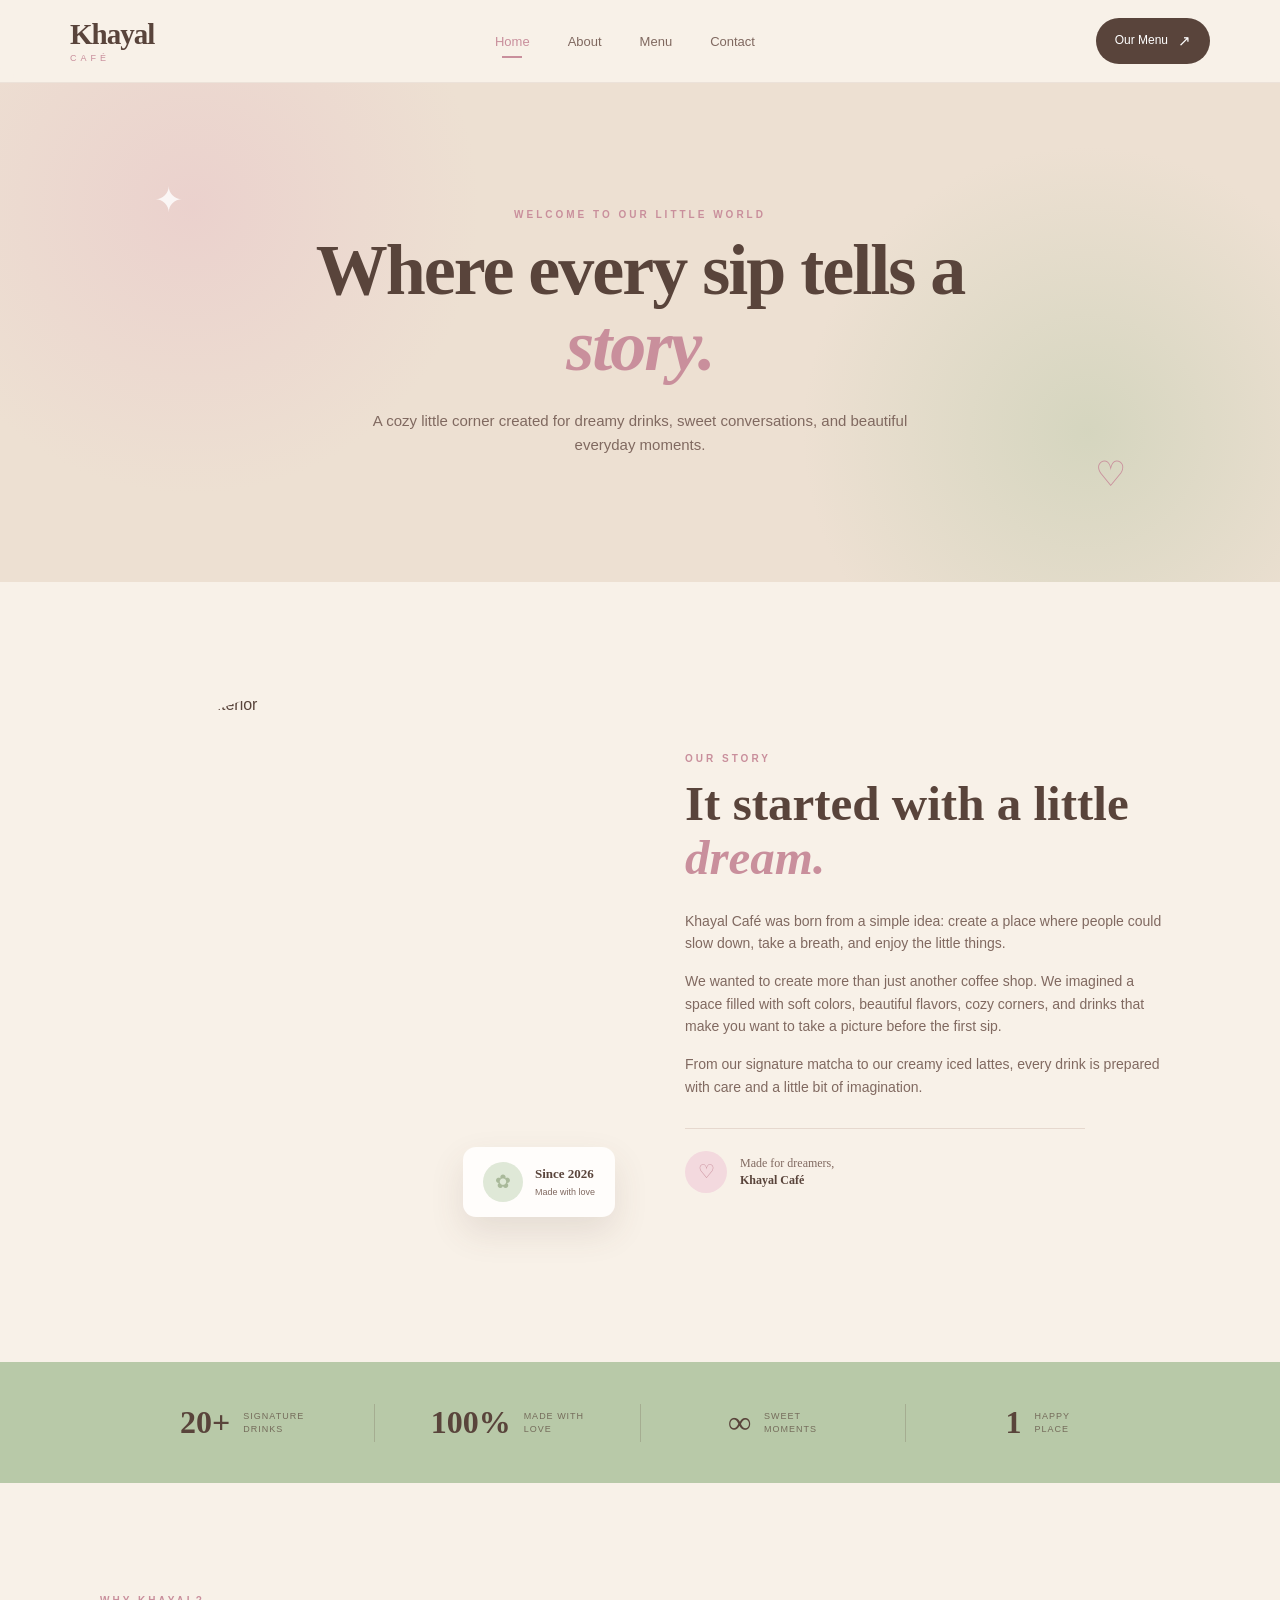
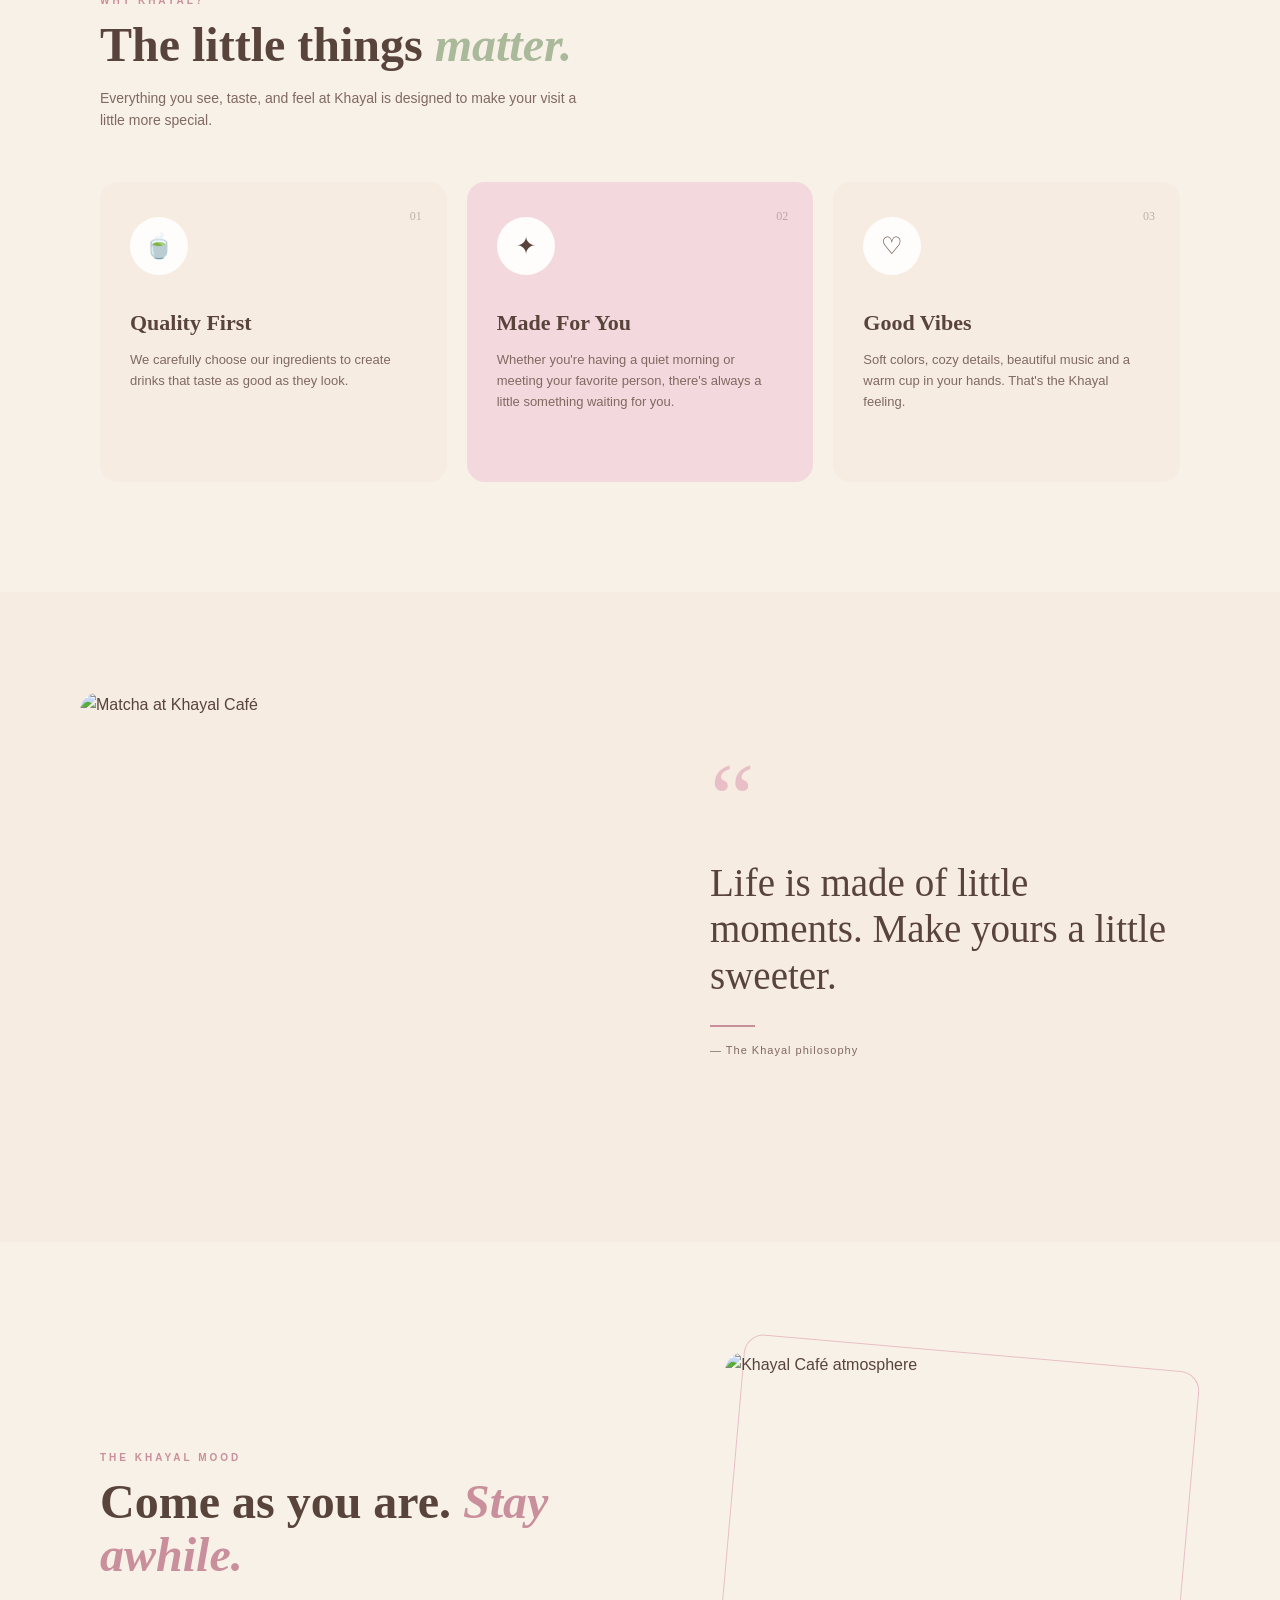
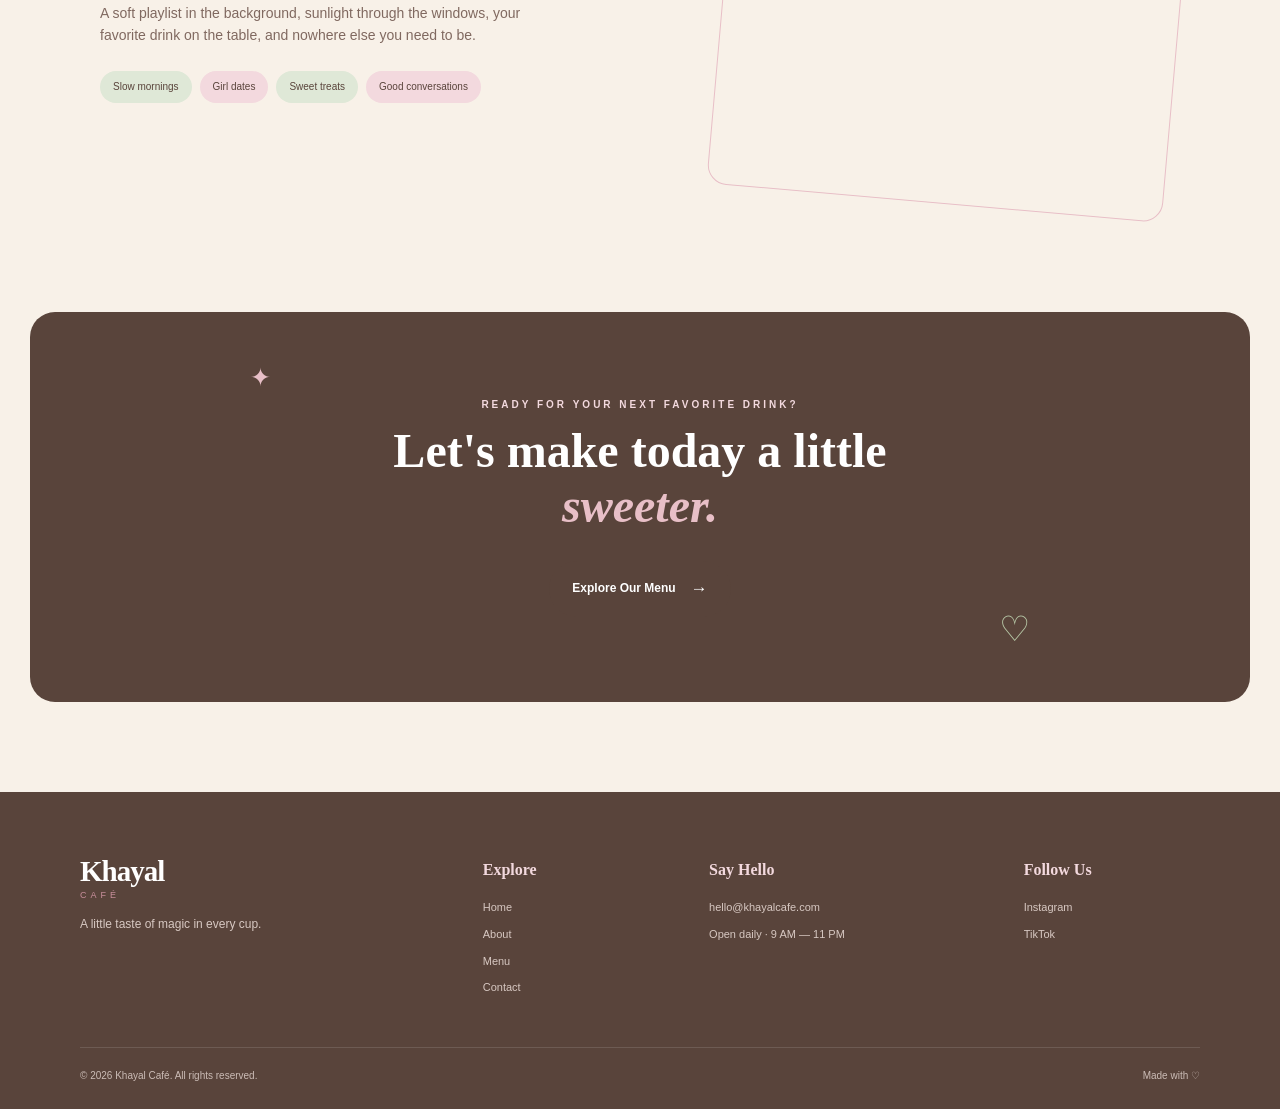
==== about.html @ 0837bf9d "Add files via upload" ====
<!DOCTYPE html>
<html lang="en">
<head>
    <meta charset="UTF-8">
    <meta name="viewport" content="width=device-width, initial-scale=1.0">
    <title>About Us | Khayal Café</title>
    <link rel="stylesheet" href="style.css">
</head>
<body>

<!-- == NAVBAR == -->
<header class="navbar">
    <div class="nav-container">
        <a href="index.html" class="logo">
            <span>Khayal</span>
            <small>CAFÉ</small>
        </a>
        <nav>
            <input type="checkbox" id="nav-toggle" class="nav-toggle-input">
            
            <label for="nav-toggle" class="hamburger">
                <span></span>
                <span></span>
                <span></span>
            </label>
            <ul class="nav-links">
                <li><a href="index.html" class="active">Home</a></li>
                <li><a href="about.html">About</a></li>
                <li><a href="menu.html">Menu</a></li>
                <li><a href="contact.html">Contact</a></li>
            </ul>
        </nav>
        <a href="menu.html" class="menu-btn">
            Our Menu <span>↗</span>
        </a>
    </div>
</header>

<main>
        <!-- ================= ABOUT HERO ================= -->
        <section class="about-hero">
            <div class="about-hero-decoration decoration-left">
                ✦
            </div>
            <div class="about-hero-content">
                <p class="section-label">
                    WELCOME TO OUR LITTLE WORLD
                </p>
                <h1>
                    Where every sip
                    tells a <span>story.</span>
                </h1>
                <p>
                    A cozy little corner created for
                    dreamy drinks, sweet conversations,
                    and beautiful everyday moments.
                </p>
            </div>
            <div class="about-hero-decoration decoration-right">
                ♡
            </div>
        </section>
        <!-- == OUR STORY === -->
        <section class="story-section">
            <div class="story-image">
                <img src="images/Cafe interior.jpeg" alt="Khayal Café Interior">
                <div class="story-badge">
                    <span>✿</span>
                    <div>
                        <strong>Since 2026</strong>
                        <small>Made with love</small>
                    </div>
                </div>
            </div>
            <div class="story-content">
                <p class="section-label">
                    OUR STORY
                </p>
                <h2>
                    It started with
                    a little <span>dream.</span>
                </h2>
                <p>
                    Khayal Café was born from a simple idea:
                    create a place where people could slow
                    down, take a breath, and enjoy the little
                    things.
                </p>
                <p>
                    We wanted to create more than just
                    another coffee shop. We imagined a space
                    filled with soft colors, beautiful flavors,
                    cozy corners, and drinks that make you
                    want to take a picture before the first sip.
                </p>
                <p>
                    From our signature matcha to our creamy
                    iced lattes, every drink is prepared with
                    care and a little bit of imagination.
                </p>
                <div class="story-signature">
                    <span>♡</span>
                    <p>
                        Made for dreamers,
                        <br>
                        <strong>Khayal Café</strong>
                    </p>
                </div>
            </div>
        </section>

        <!-- == NUMBERS == -->
        <section class="numbers">
            <div class="number-item">
                <strong>20+</strong>
                <span>
                    Signature
                    <br>
                    Drinks
                </span>
            </div>
            <div class="number-divider"></div>
            <div class="number-item">
                <strong>100%</strong>
                <span>
                    Made With
                    <br>
                    Love
                </span>
            </div>
            <div class="number-divider"></div>
            <div class="number-item">
                <strong>∞</strong>
                <span>
                    Sweet
                    <br>
                    Moments
                </span>
            </div>
            <div class="number-divider"></div>
            <div class="number-item">
                <strong>1</strong>
                <span>
                    Happy
                    <br>
                    Place
                </span>
            </div>
        </section>

        <!-- == WHY KHAYAL== -->
        <section class="why-section">
            <div class="why-header">
                <p class="section-label">
                    WHY KHAYAL?
                </p>
                <h2>
                    The little things
                    <span>matter.</span>
                </h2>
                <p>
                    Everything you see, taste, and feel at
                    Khayal is designed to make your visit
                    a little more special.
                </p>
            </div>
            <div class="why-grid">
                <article class="why-card">
                    <div class="why-number">
                        01
                    </div>
                    <div class="why-icon">
                        🍵
                    </div>
                    <h3>
                        Quality First
                    </h3>
                    <p>
                        We carefully choose our ingredients
                        to create drinks that taste as good
                        as they look.
                    </p>
                </article>
                <article class="why-card featured">
                    <div class="why-number">
                        02
                    </div>
                    <div class="why-icon">
                        ✦
                    </div>
                    <h3>
                        Made For You
                    </h3>
                    <p>
                        Whether you're having a quiet morning
                        or meeting your favorite person,
                        there's always a little something
                        waiting for you.
                    </p>
                </article>
                <article class="why-card">
                    <div class="why-number">
                        03
                    </div>
                    <div class="why-icon">
                        ♡
                    </div>
                    <h3>
                        Good Vibes
                    </h3>
                    <p>
                        Soft colors, cozy details, beautiful
                        music and a warm cup in your hands.
                        That's the Khayal feeling.
                    </p>
                </article>
            </div>
        </section>

        <!-- == QUOTE== -->
        <section class="quote-section">
            <div class="quote-image">
                <img src="images/Matcha at Khayal Café.jpeg" alt="Matcha at Khayal Café">
            </div>
            <div class="quote-content">
                <span class="quote-symbol">
                    “
                </span>
                <blockquote>
                    Life is made of little moments.
                    Make yours a little sweeter.
                </blockquote>
                <div class="quote-line"></div>
                <p>
                    — The Khayal philosophy
                </p>
            </div>
        </section>

        <!-- == ATMOSPHERE== -->
        <section class="atmosphere">
            <div class="atmosphere-content">
                <p class="section-label">
                    THE KHAYAL MOOD
                </p>
                <h2>
                    Come as you are.
                    <span>Stay awhile.</span>
                </h2>
                <p>
                    A soft playlist in the background,
                    sunlight through the windows,
                    your favorite drink on the table,
                    and nowhere else you need to be.
                </p>
                <div class="mood-tags">
                    <span>Slow mornings</span>
                    <span>Girl dates</span>
                    <span>Sweet treats</span>
                    <span>Good conversations</span>
                </div>
            </div>
            <div class="atmosphere-photo">
                <img src="images/Khayal Café atmosphere.jpeg" alt="Khayal Café atmosphere">
            </div>
        </section>

        <!-- == CTA == -->
        <section class="about-cta">
            <p class="section-label">
                READY FOR YOUR NEXT FAVORITE DRINK?
            </p>
            <h2>
                Let's make today
                a little <span>sweeter.</span>
            </h2>
            <a href="menu.html" class="primary-btn">
                Explore Our Menu
                <span>→</span>
            </a>
        </section>

    </main>

    <!-- ==FOOTER == -->
    <footer class="footer">
        <div class="footer-main">
            <div class="footer-brand">
                <a href="index.html" class="logo">
                    <span>Khayal</span>
                    <small>CAFÉ</small>
                </a>
                <p>
                    A little taste of magic
                    in every cup.
                </p>
            </div>
            <div class="footer-column">
                <h4>Explore</h4>
                <a href="index.html">Home</a>
                <a href="about.html">About</a>
                <a href="menu.html">Menu</a>
                <a href="contact.html">Contact</a>
            </div>
            <div class="footer-column">
                <h4>Say Hello</h4>
                <p>
                    hello@khayalcafe.com
                </p>
                <p>
                    Open daily · 9 AM — 11 PM
                </p>
            </div>
            <div class="footer-column">
                <h4>Follow Us</h4>
                <div class="socials">
                    <a href="#">
                        Instagram
                    </a>
                    <a href="#">
                        TikTok
                    </a>
                </div>
            </div>
        </div>
        <div class="footer-bottom">
            <p>
                © 2026 Khayal Café.
                All rights reserved.
            </p>
            <span>
                Made with ♡
            </span>
        </div>
    </footer>

</body>
</html>
---- style.css ----
* {
    margin: 0;
    padding: 0;
    box-sizing: border-box;
}

html {
    scroll-behavior: smooth;
}

body {
    font-family: Arial, Helvetica, sans-serif;
    background: #f8f1e8;
    color: #59443b;
    line-height: 1.6;
}

img {
    width: 100%;
    display: block;
}

a {
    text-decoration: none;
    color: inherit;
}

/* === COLORS === */
:root {
    --cream: #f8f1e8;
    --beige: #ede0d2;
    --beige-light: #f6ece2;
    --pink: #e8bfc7;
    --pink-light: #f3d9de;
    --pink-dark: #c98f9c;
    --pistachio: #b8c9a8;
    --pistachio-light: #dfe8d7;
    --sage: #a9b99a;
    --mocha: #59443b;
    --mocha-light: #806960;
    --white: #fffdfb;
}

/* === NAVBAR === */
.navbar {
    position: fixed;
    top: 0;
    left: 0;
    width: 100%;
    background: rgba(248, 241, 232, 0.94);
    backdrop-filter: blur(12px);
    z-index: 1000;
    border-bottom: 1px solid rgba(89, 68, 59, 0.08);
}

.nav-container {
    max-width: 1200px;
    height: 82px;
    margin: auto;
    padding: 0 30px;
    display: flex;
    align-items: center;
    justify-content: space-between;
}

/* === LOGO === */
.logo {
    display: flex;
    flex-direction: column;
    line-height: 1;
}

.logo span {
    font-family: Georgia, serif;
    font-size: 29px;
    font-weight: bold;
    letter-spacing: -1px;
}

.logo small {
    margin-top: 5px;
    font-size: 9px;
    letter-spacing: 4px;
    color: var(--pink-dark);
}

/* ===  NAV LINKS === */
.nav-links {
    display: flex;
    align-items: center;
    gap: 38px;
    list-style: none;
}

.nav-links a {
    position: relative;
    font-size: 13px;
    color: var(--mocha-light);
    transition: 0.3s ease;
}

.nav-links a::after {
    content: "";
    position: absolute;
    bottom: -9px;
    left: 50%;
    width: 0;
    height: 2px;
    background: var(--pink-dark);
    transform: translateX(-50%);
    transition: 0.3s ease;
}

.nav-links a:hover,
.nav-links a.active {
    color: var(--pink-dark);
}

.nav-links a:hover::after,
.nav-links a.active::after {
    width: 20px;
}

/* === MENU BUTTON === */
.menu-btn {
    display: flex;
    align-items: center;
    gap: 10px;
    padding: 11px 19px;
    background: var(--mocha);
    color: white;
    border-radius: 30px;
    font-size: 12px;
    transition: 0.3s ease;
}

.menu-btn span {
    font-size: 15px;
}

.menu-btn:hover {
    background: var(--pink-dark);
    transform: translateY(-2px);
}

/* === HERO === */
.hero {
    max-width: 1200px;
    min-height: 720px;
    margin: 82px auto 0;
    padding: 75px 40px;
    display: grid;
    grid-template-columns: 0.9fr 1.1fr;
    align-items: center;
    gap: 50px;
    position: relative;
    overflow: hidden;
}

/* DECORATIONS */
.decor-star {
    position: absolute;
    color: var(--pink-dark);
    font-size: 22px;
}

.star-one {
    top: 130px;
    left: 40px;
}

.star-two {
    bottom: 80px;
    left: 48%;
}

.decor-heart {
    position: absolute;
    top: 155px;
    right: 48%;
    font-size: 30px;
    color: var(--pistachio);
}

/* === HERO CONTENT === */
.hero-content {
    position: relative;
    z-index: 3;
}

.eyebrow {
    color: var(--pink-dark);
    font-size: 11px;
    font-weight: bold;
    letter-spacing: 4px;
    margin-bottom: 20px;
}

.hero h1 {
    font-family: Georgia, serif;
    font-size: clamp(55px, 6vw, 78px);
    line-height: 1.02;
    letter-spacing: -2px;
    color: var(--mocha);
    max-width: 560px;
    margin-bottom: 25px;
}

.hero h1 span {
    color: var(--pink-dark);
    font-style: italic;
}

.hero-text {
    max-width: 440px;
    color: var(--mocha-light);
    font-size: 15px;
    margin-bottom: 30px;
}

/* == BUTTONS == */
.hero-buttons {
    display: flex;
    align-items: center;
    gap: 14px;
}

.primary-btn {
    display: inline-flex;
    align-items: center;
    gap: 15px;
    background: var(--mocha);
    color: white;
    padding: 14px 23px;
    border-radius: 30px;
    font-size: 12px;
    font-weight: bold;
    transition: 0.3s ease;
}

.primary-btn span {
    font-size: 17px;
}

.primary-btn:hover {
    background: var(--pink-dark);
    transform: translateY(-3px);
    box-shadow: 0 12px 25px rgba(89, 68, 59, 0.15);
}

.story-btn {
    padding: 13px 20px;
    font-size: 12px;
    color: var(--mocha);
    border-bottom: 1px solid var(--pink-dark);
    transition: 0.3s ease;
}

.story-btn:hover {
    color: var(--pink-dark);
}

.hero-note {
    margin-top: 30px;
    display: flex;
    align-items: center;
    gap: 8px;
    font-size: 11px;
    color: var(--mocha-light);
}

.hero-note span {
    color: var(--pink-dark);
    font-size: 18px;
}

/* === HERO VISUAL == */
.hero-visual {
    height: 540px;
    position: relative;
    display: flex;
    align-items: center;
    justify-content: center;
}

/* BIG PINK SHAPE */
.pink-shape {
    position: absolute;
    width: 430px;
    height: 430px;
    background: var(--pink-light);
    border-radius: 48% 52% 60% 40% / 45% 40% 60% 55%;
    transform: rotate(-8deg);
}

/* IMAGE */
.hero-image-frame {
    position: relative;
    width: 360px;
    height: 455px;
    z-index: 2;
    overflow: hidden;
    border-radius: 190px 190px 25px 25px;
    box-shadow: 0 25px 50px rgba(89, 68, 59, 0.15);
}

.hero-image-frame img {
    width: 100%;
    height: 100%;
    object-fit: cover;
    transition: 0.6s ease;
}

.hero-image-frame:hover img {
    transform: scale(1.05);
}

/* MATCHA TAG */
.matcha-tag {
    position: absolute;
    z-index: 5;
    bottom: 65px;
    right: 15px;
    padding: 13px 17px;
    background: var(--white);
    border-radius: 12px;
    box-shadow: 0 12px 30px rgba(89, 68, 59, 0.12);
    font-size: 11px;
    display: flex;
    align-items: center;
    gap: 8px;
}

.matcha-tag span {
    color: var(--pistachio);
}

/* CIRCLES */
.small-circle {
    position: absolute;
    border-radius: 50%;
}

.circle-one {
    width: 45px;
    height: 45px;
    background: var(--pistachio);
    top: 50px;
    right: 55px;
}

.circle-two {
    width: 20px;
    height: 20px;
    background: var(--pink-dark);
    bottom: 120px;
    left: 70px;
}

/* ==== VALUES === */
.values {
    max-width: 1120px;
    margin: auto;
    background: var(--white);
    padding: 25px 35px;
    border-radius: 18px;
    box-shadow: 0 10px 35px rgba(89, 68, 59, 0.07);
    display: grid;
    grid-template-columns: 1fr auto 1fr auto 1fr;
    align-items: center;
    gap: 25px;
    position: relative;
    z-index: 10;
}

.value-item {
    display: flex;
    align-items: center;
    gap: 15px;
}

.value-icon {
    width: 48px;
    height: 48px;
    flex-shrink: 0;
    display: flex;
    align-items: center;
    justify-content: center;
    border-radius: 50%;
    background: var(--pistachio-light);
    font-size: 20px;
}

.value-icon.pink {
    background: var(--pink-light);
    color: var(--pink-dark);
}

.value-icon.green {
    background: var(--pistachio-light);
    color: var(--sage);
}

.value-item h3 {
    font-family: Georgia, serif;
    font-size: 15px;
    margin-bottom: 2px;
}

.value-item p {
    font-size: 10px;
    color: var(--mocha-light);
}

.value-line {
    width: 1px;
    height: 40px;
    background: #eadfd6;
}
/* === FAVORITES ==== */
.favorites {
    max-width: 1120px;
    margin: auto;
    padding: 110px 20px;
}

.section-header {
    display: flex;
    align-items: end;
    justify-content: space-between;
    margin-bottom: 40px;
}

.section-label {
    color: var(--pink-dark);
    font-size: 10px;
    letter-spacing: 3px;
    font-weight: bold;
    margin-bottom: 10px;
}

.section-header h2 {
    font-family: Georgia, serif;
    font-size: 43px;
    line-height: 1.1;
}

.section-header h2 span {
    color: var(--sage);
    font-style: italic;
}

.view-all {
    font-size: 12px;
    color: var(--mocha-light);
    border-bottom: 1px solid var(--pink-dark);
    padding-bottom: 5px;
}

/* DRINK GRID */
.drink-grid {
    display: grid;
    grid-template-columns: repeat(3, 1fr);
    gap: 22px;
}

.drink-card {
    background: var(--white);
    border-radius: 18px;
    padding: 10px;
    transition: 0.35s ease;
    border: 1px solid rgba(89, 68, 59, 0.05);
}

.drink-card:hover {
    transform: translateY(-8px);
    box-shadow: 0 20px 40px rgba(89, 68, 59, 0.10);
}

.drink-image {
    height: 320px;
    position: relative;
    overflow: hidden;
    border-radius: 13px;
}

.pink-bg {
    background: var(--pink-light);
}

.green-bg {
    background: var(--pistachio-light);
}

.beige-bg {
    background: var(--beige);
}

.drink-image img {
    height: 100%;
    object-fit: cover;
    transition: 0.5s ease;
}

.drink-card:hover .drink-image img {
    transform: scale(1.04);
}

.favorite {
    position: absolute;
    top: 12px;
    right: 12px;
    z-index: 3;
    width: 35px;
    height: 35px;
    background: rgba(255, 255, 255, 0.9);
    border-radius: 50%;
    display: flex;
    align-items: center;
    justify-content: center;
    color: var(--pink-dark);
    font-size: 18px;
}

.drink-info {
    padding: 18px 8px 10px;
    display: flex;
    align-items: end;
    justify-content: space-between;
    gap: 10px;
}

.drink-info h3 {
    font-family: Georgia, serif;
    font-size: 17px;
    margin-bottom: 4px;
}

.drink-info p {
    color: var(--mocha-light);
    font-size: 10px;
    line-height: 1.4;
}

.drink-info strong {
    color: var(--pink-dark);
    font-family: Georgia, serif;
    white-space: nowrap;
}

/* ================= ABOUT ================= */
.about-preview {
    background: var(--beige-light);
    padding: 110px max(30px, calc((100% - 1120px) / 2));
    display: grid;
    grid-template-columns: 1fr 1fr;
    gap: 85px;
    align-items: center;
}

.about-photo {
    position: relative;
}

.about-photo img {
    height: 500px;
    object-fit: cover;
    border-radius: 180px 180px 20px 20px;
}

.photo-label {
    position: absolute;
    bottom: 25px;
    left: 25px;
    background: var(--white);
    padding: 12px 17px;
    border-radius: 10px;
    font-size: 10px;
    letter-spacing: 2px;
    box-shadow: 0 10px 25px rgba(89, 68, 59, 0.12);
}

.photo-label span {
    color: var(--pink-dark);
    margin-right: 7px;
}

.about-text h2 {
    font-family: Georgia, serif;
    font-size: 48px;
    line-height: 1.1;
    margin-bottom: 25px;
}

.about-text h2 span {
    color: var(--pink-dark);
    font-style: italic;
}

.about-text > p:not(.section-label) {
    max-width: 470px;
    color: var(--mocha-light);
    font-size: 14px;
    margin-bottom: 15px;
}

.learn-more {
    display: inline-flex;
    gap: 15px;
    margin-top: 15px;
    color: var(--mocha);
    font-size: 12px;
    font-weight: bold;
    border-bottom: 1px solid var(--pink-dark);
    padding-bottom: 6px;
}

.learn-more span {
    color: var(--pink-dark);
}

/* === MOOD ==== */
.mood-section {
    min-height: 450px;
    background: var(--pistachio);
    display: flex;
    flex-direction: column;
    align-items: center;
    justify-content: center;
    text-align: center;
    padding: 70px 25px;
    position: relative;
    overflow: hidden;
}

.mood-section::before {
    content: "";
    position: absolute;
    width: 280px;
    height: 280px;
    border: 1px solid rgba(255, 255, 255, 0.45);
    border-radius: 50%;
    left: -100px;
}

.mood-section::after {
    content: "";
    position: absolute;
    width: 200px;
    height: 200px;
    border: 1px solid rgba(255, 255, 255, 0.45);
    border-radius: 50%;
    right: -70px;
}

.mood-decoration {
    font-size: 25px;
    color: white;
    margin-bottom: 15px;
}

.mood-section .section-label {
    color: white;
}

.mood-section h2 {
    max-width: 700px;
    font-family: Georgia, serif;
    font-size: 48px;
    line-height: 1.15;
    color: var(--mocha);
    margin-bottom: 15px;
}

.mood-section h2 span {
    color: white;
    font-style: italic;
}

.mood-section > p:not(.section-label) {
    color: rgba(89, 68, 59, 0.75);
    font-size: 14px;
    margin-bottom: 25px;
}

.light-btn {
    background: var(--white);
    color: var(--mocha);
    padding: 13px 25px;
    border-radius: 30px;
    font-size: 12px;
    font-weight: bold;
    transition: 0.3s ease;
}

.light-btn:hover {
    background: var(--pink-light);
    transform: translateY(-3px);
}

/* ================= GALLERY ================= */
.gallery {
    max-width: 1120px;
    margin: auto;
    padding: 110px 20px;
}

.gallery-header {
    margin-bottom: 35px;
}

.gallery-grid {
    display: grid;
    grid-template-columns: 1.5fr 1fr 1fr;
    grid-template-rows: 220px 220px;
    gap: 12px;
}

.gallery-item {
    overflow: hidden;
    border-radius: 14px;
}

.gallery-item.large {
    grid-row: span 2;
}

.gallery-item img {
    width: 100%;
    height: 100%;
    object-fit: cover;
    transition: 0.5s ease;
}

.gallery-item:hover img {
    transform: scale(1.06);
}

/* === CTA === */
.cta {
    margin: 0 30px 90px;
    min-height: 400px;
    border-radius: 25px;
    background: linear-gradient(
            rgba(89, 68, 59, 0.72),
            rgba(89, 68, 59, 0.72)
        ),
        url("../images/cafe.jpg");
    background-size: cover;
    background-position: center;
    display: flex;
    align-items: center;
    justify-content: center;
    text-align: center;
}

.cta-content .section-label {
    color: var(--pink-light);
}

.cta h2 {
    font-family: Georgia, serif;
    color: white;
    font-size: 50px;
    line-height: 1.15;
    margin-bottom: 28px;
}

.cta h2 span {
    color: var(--pink);
    font-style: italic;
}

/* == FOOTER === */
.footer {
    background: var(--mocha);
    color: white;
    padding: 65px max(30px, calc((100% - 1120px) / 2)) 25px;
}

.footer-main {
    display: grid;
    grid-template-columns: 2fr 1fr 1.5fr 1fr;
    gap: 50px;
    padding-bottom: 50px;
}

.footer-brand .logo span {
    color: white;
}

.footer-brand p {
    color: #d7c8c2;
    font-size: 12px;
    margin-top: 15px;
    max-width: 190px;
}

.footer-column {
    display: flex;
    flex-direction: column;
    gap: 9px;
}

.footer-column h4 {
    font-family: Georgia, serif;
    font-color: var(--pink-light);
    color: var(--pink-light);
    margin-bottom: 8px;
}

.footer-column a,
.footer-column p {
    color: #d7c8c2;
    font-size: 11px;
    transition: 0.3s ease;
}

.footer-column a:hover {
    color: var(--pink);
}

.socials {
    display: flex;
    flex-direction: column;
    gap: 9px;
}

.footer-bottom {
    border-top: 1px solid rgba(255, 255, 255, 0.12);
    padding-top: 20px;
    display: flex;
    justify-content: space-between;
    color: #cbbcb6;
    font-size: 10px;
}

/* ==ABOUT PAGE==== */

/* == ABOUT HERO == */
.about-hero {
    min-height: 500px;
    margin-top: 82px;
    background: radial-gradient(
            circle at 15% 25%,
            rgba(232, 191, 199, 0.45),
            transparent 25%
        ),
        radial-gradient(
            circle at 85% 70%,
            rgba(184, 201, 168, 0.45),
            transparent 25%
        ),
        var(--beige);
    display: flex;
    align-items: center;
    justify-content: center;
    text-align: center;
    padding: 80px 25px;
    position: relative;
    overflow: hidden;
}

.about-hero-content {
    max-width: 720px;
    position: relative;
    z-index: 2;
}

.about-hero h1 {
    font-family: Georgia, serif;
    font-size: clamp(48px, 6vw, 72px);
    line-height: 1.05;
    letter-spacing: -2px;
    color: var(--mocha);
    margin-bottom: 25px;
}

.about-hero h1 span {
    color: var(--pink-dark);
    font-style: italic;
}

.about-hero-content > p:last-child {
    max-width: 550px;
    margin: auto;
    color: var(--mocha-light);
    font-size: 15px;
}

.about-hero-decoration {
    position: absolute;
    font-size: 35px;
    color: rgba(255, 255, 255, 0.8);
}

.decoration-left {
    top: 90px;
    left: 12%;
}

.decoration-right {
    bottom: 80px;
    right: 12%;
    color: var(--pink-dark);
}

/* ================= STORY ================= */
.story-section {
    max-width: 1120px;
    margin: auto;
    padding: 110px 20px;
    display: grid;
    grid-template-columns: 1fr 1fr;
    align-items: center;
    gap: 90px;
}

.story-image {
    position: relative;
}

.story-image img {
    height: 560px;
    object-fit: cover;
    border-radius: 200px 200px 25px 25px;
}

.story-badge {
    position: absolute;
    right: -20px;
    bottom: 35px;
    background: var(--white);
    padding: 15px 20px;
    border-radius: 13px;
    display: flex;
    align-items: center;
    gap: 12px;
    box-shadow: 0 15px 35px rgba(89, 68, 59, 0.12);
}

.story-badge > span {
    width: 40px;
    height: 40px;
    display: flex;
    align-items: center;
    justify-content: center;
    border-radius: 50%;
    background: var(--pistachio-light);
    color: var(--sage);
    font-size: 19px;
}

.story-badge div {
    display: flex;
    flex-direction: column;
}

.story-badge strong {
    font-family: Georgia, serif;
    font-size: 13px;
}

.story-badge small {
    font-size: 9px;
    color: var(--mocha-light);
}

.story-content h2 {
    font-family: Georgia, serif;
    font-size: 49px;
    line-height: 1.1;
    margin-bottom: 25px;
}

.story-content h2 span {
    color: var(--pink-dark);
    font-style: italic;
}

.story-content > p:not(.section-label) {
    color: var(--mocha-light);
    font-size: 14px;
    max-width: 480px;
    margin-bottom: 16px;
}

.story-signature {
    display: flex;
    align-items: center;
    gap: 13px;
    margin-top: 30px;
    padding-top: 22px;
    border-top: 1px solid #e6d8ce;
    max-width: 400px;
}

.story-signature > span {
    width: 42px;
    height: 42px;
    display: flex;
    align-items: center;
    justify-content: center;
    background: var(--pink-light);
    border-radius: 50%;
    color: var(--pink-dark);
    font-size: 19px;
}

.story-signature p {
    font-family: Georgia, serif;
    font-size: 12px;
    line-height: 1.4;
    color: var(--mocha-light);
}

.story-signature strong {
    color: var(--mocha);
}

/* == NUMBERS === */
.numbers {
    background: var(--pistachio);
    padding: 35px max(30px, calc((100% - 1000px) / 2));
    display: grid;
    grid-template-columns: 1fr auto 1fr auto 1fr auto 1fr;
    align-items: center;
    gap: 30px;
}

.number-item {
    display: flex;
    align-items: center;
    justify-content: center;
    gap: 13px;
}

.number-item strong {
    font-family: Georgia, serif;
    font-size: 32px;
    color: var(--mocha);
}

.number-item span {
    font-size: 9px;
    text-transform: uppercase;
    letter-spacing: 1px;
    line-height: 1.4;
    color: rgba(89, 68, 59, 0.7);
}

.number-divider {
    height: 38px;
    width: 1px;
    background: rgba(89, 68, 59, 0.2);
}

/* == WHY SECTION == */
.why-section {
    max-width: 1120px;
    margin: auto;
    padding: 110px 20px;
}

.why-header {
    max-width: 620px;
    margin-bottom: 50px;
}

.why-header h2 {
    font-family: Georgia, serif;
    font-size: 48px;
    line-height: 1.1;
    margin-bottom: 15px;
}

.why-header h2 span {
    color: var(--sage);
    font-style: italic;
}

.why-header > p:last-child {
    color: var(--mocha-light);
    font-size: 14px;
    max-width: 500px;
}

.why-grid {
    display: grid;
    grid-template-columns: repeat(3, 1fr);
    gap: 20px;
}

.why-card {
    padding: 35px 30px;
    background: var(--beige-light);
    border-radius: 18px;
    min-height: 300px;
    position: relative;
    transition: 0.35s ease;
}

.why-card:hover {
    transform: translateY(-7px);
    box-shadow: 0 20px 35px rgba(89, 68, 59, 0.08);
}

.why-card.featured {
    background: var(--pink-light);
}

.why-number {
    position: absolute;
    top: 25px;
    right: 25px;
    font-family: Georgia, serif;
    font-size: 12px;
    color: rgba(89, 68, 59, 0.35);
}

.why-icon {
    width: 58px;
    height: 58px;
    background: var(--white);
    border-radius: 50%;
    display: flex;
    align-items: center;
    justify-content: center;
    font-size: 24px;
    margin-bottom: 30px;
}

.why-card h3 {
    font-family: Georgia, serif;
    font-size: 22px;
    margin-bottom: 10px;
}

.why-card p {
    color: var(--mocha-light);
    font-size: 13px;
    max-width: 270px;
}

/* == QUOTE == */
.quote-section {
    background: var(--beige-light);
    padding: 100px max(30px, calc((100% - 1120px) / 2));
    display: grid;
    grid-template-columns: 1fr 1fr;
    align-items: center;
    gap: 80px;
}

.quote-image {
    height: 450px;
    overflow: hidden;
    border-radius: 20px;
}

.quote-image img {
    height: 100%;
    object-fit: cover;
    transition: 0.5s ease;
}

.quote-image:hover img {
    transform: scale(1.04);
}

.quote-content {
    position: relative;
    padding: 30px;
}

.quote-symbol {
    font-family: Georgia, serif;
    font-size: 100px;
    color: var(--pink);
    line-height: 0.5;
}

.quote-content blockquote {
    font-family: Georgia, serif;
    font-size: 39px;
    line-height: 1.2;
    color: var(--mocha);
    margin: 20px 0 25px;
}

.quote-line {
    width: 45px;
    height: 2px;
    background: var(--pink-dark);
    margin-bottom: 15px;
}

.quote-content > p {
    font-size: 11px;
    color: var(--mocha-light);
    letter-spacing: 1px;
}

/* === ATMOSPHERE == */
.atmosphere {
    max-width: 1120px;
    margin: auto;
    padding: 110px 20px;
    display: grid;
    grid-template-columns: 1fr 0.85fr;
    gap: 90px;
    align-items: center;
}

.atmosphere-content h2 {
    font-family: Georgia, serif;
    font-size: 48px;
    line-height: 1.1;
    margin-bottom: 20px;
}

.atmosphere-content h2 span {
    color: var(--pink-dark);
    font-style: italic;
}

.atmosphere-content > p:not(.section-label) {
    color: var(--mocha-light);
    font-size: 14px;
    max-width: 470px;
    margin-bottom: 25px;
}

.mood-tags {
    display: flex;
    flex-wrap: wrap;
    gap: 8px;
}

.mood-tags span {
    padding: 8px 13px;
    background: var(--pistachio-light);
    color: var(--mocha);
    border-radius: 20px;
    font-size: 10px;
}

.mood-tags span:nth-child(even) {
    background: var(--pink-light);
}

.atmosphere-photo {
    position: relative;
}

.atmosphere-photo::before {
    content: "";
    position: absolute;
    width: 100%;
    height: 100%;
    border: 1px solid var(--pink);
    border-radius: 20px;
    transform: rotate(5deg);
    z-index: 0;
}

.atmosphere-photo img {
    position: relative;
    z-index: 1;
    height: 450px;
    object-fit: cover;
    border-radius: 20px;
}

/* == ABOUT CTA == */
.about-cta {
    margin: 0 30px 90px;
    min-height: 390px;
    border-radius: 25px;
    background: var(--mocha);
    display: flex;
    flex-direction: column;
    align-items: center;
    justify-content: center;
    text-align: center;
    padding: 60px 20px;
    position: relative;
    overflow: hidden;
}

.about-cta::before {
    content: "✦";
    position: absolute;
    top: 45px;
    left: 18%;
    font-size: 25px;
    color: var(--pink);
}

.about-cta::after {
    content: "♡";
    position: absolute;
    bottom: 45px;
    right: 18%;
    font-size: 35px;
    color: var(--pistachio);
}

.about-cta .section-label {
    color: var(--pink-light);
}

.about-cta h2 {
    max-width: 650px;
    font-family: Georgia, serif;
    color: white;
    font-size: 48px;
    line-height: 1.15;
    margin-bottom: 28px;
}

.about-cta h2 span {
    color: var(--pink);
    font-style: italic;
}


/* ==  MENU / SERVICES PAGE=== */

/* == MENU HERO == */
.menu-hero {
    min-height: 620px;
    margin-top: 82px;
    padding: 70px max(30px, calc((100% - 1120px) / 2));
    display: grid;
    grid-template-columns: 1fr 0.8fr;
    align-items: center;
    gap: 70px;
    background: radial-gradient(
            circle at 10% 20%,
            rgba(232, 191, 199, 0.45),
            transparent 25%
        ),
        var(--cream);
    overflow: hidden;
}

.menu-hero-content h1 {
    font-family: Georgia, serif;
    font-size: clamp(52px, 6vw, 76px);
    line-height: 1.02;
    letter-spacing: -2px;
    color: var(--mocha);
    max-width: 600px;
    margin-bottom: 25px;
}

.menu-hero-content h1 span {
    color: var(--pink-dark);
    font-style: italic;
}

.menu-hero-content > p:last-child {
    max-width: 480px;
    color: var(--mocha-light);
    font-size: 15px;
}

/* HERO DRINK */
.menu-hero-drink {
    height: 480px;
    position: relative;
    display: flex;
    justify-content: center;
    align-items: center;
}

.menu-hero-circle {
    position: absolute;
    width: 390px;
    height: 390px;
    background: var(--pistachio-light);
    border-radius: 50%;
}

.menu-hero-drink img {
    position: relative;
    z-index: 2;
    width: 330px;
    height: 420px;
    object-fit: cover;
    border-radius: 170px 170px 20px 20px;
    box-shadow: 0 25px 45px rgba(89, 68, 59, 0.15);
    transition: 0.5s ease;
}

.menu-hero-drink:hover img {
    transform: translateY(-8px) rotate(1deg);
}

.hero-price {
    position: absolute;
    z-index: 4;
    bottom: 15px;
    right: 15px;
    background: var(--white);
    padding: 18px 20px;
    border-radius: 14px;
    box-shadow: 0 15px 30px rgba(89, 68, 59, 0.12);
    display: flex;
    flex-direction: column;
}

.hero-price small {
    color: var(--pink-dark);
    font-size: 8px;
    letter-spacing: 2px;
    margin-bottom: 5px;
}

.hero-price strong {
    font-family: Georgia, serif;
    font-size: 15px;
}

.hero-price span {
    color: var(--sage);
    font-family: Georgia, serif;
    font-size: 14px;
    margin-top: 3px;
}

/* ==MENU INTRO== */
.menu-intro {
    max-width: 1120px;
    margin: auto;
    padding: 90px 20px 50px;
    display: flex;
    align-items: end;
    justify-content: space-between;
    gap: 40px;
}

.menu-intro h2 {
    font-family: Georgia, serif;
    font-size: 45px;
    line-height: 1.1;
}

.menu-intro h2 span {
    color: var(--sage);
    font-style: italic;
}

.menu-intro > p {
    max-width: 400px;
    color: var(--mocha-light);
    font-size: 13px;
}

/* ===MENU SECTION=== */
.menu-section {
    max-width: 1120px;
    margin: auto;
    padding: 45px 20px 100px;
}

.menu-category-title {
    display: flex;
    align-items: center;
    gap: 25px;
    margin-bottom: 35px;
}

.menu-category-title > div {
    display: flex;
    align-items: center;
    gap: 15px;
    white-space: nowrap;
}

.menu-category-title .section-label {
    margin-bottom: 3px;
}

.menu-category-title h2 {
    font-family: Georgia, serif;
    font-size: 30px;
    line-height: 1;
}

.menu-category-title h2 span {
    color: var(--pink-dark);
    font-style: italic;
}

.category-icon {
    width: 50px;
    height: 50px;
    display: flex;
    align-items: center;
    justify-content: center;
    background: var(--pistachio-light);
    border-radius: 50%;
    font-size: 21px;
}

.coffee-icon {
    background: var(--pink-light);
}

.category-line {
    height: 1px;
    width: 100%;
    background: #e5d9d0;
}

/* ================= MENU GRID ================= */
.menu-grid {
    display: grid;
    grid-template-columns: repeat(3, 1fr);
    gap: 22px;
}

/* ================= MENU CARD ================= */
.menu-card {
    background: var(--white);
    border: 1px solid rgba(89, 68, 59, 0.06);
    border-radius: 18px;
    overflow: hidden;
    transition: 0.35s ease;
}

.menu-card:hover {
    transform: translateY(-9px);
    box-shadow: 0 20px 40px rgba(89, 68, 59, 0.11);
}

.menu-image {
    height: 320px;
    position: relative;
    overflow: hidden;
    background: var(--beige-light);
}

.menu-image img {
    width: 100%;
    height: 100%;
    object-fit: cover;
    transition: 0.5s ease;
}

.menu-card:hover .menu-image img {
    transform: scale(1.06);
}

/* BADGES */
.best-seller,
.new-item {
    position: absolute;
    top: 15px;
    left: 15px;
    padding: 7px 11px;
    border-radius: 20px;
    background: var(--pink-dark);
    color: white;
    font-size: 8px;
    font-weight: bold;
    letter-spacing: 1px;
}

.new-item {
    background: var(--sage);
}

/* HEART */
.heart {
    position: absolute;
    top: 12px;
    right: 12px;
    width: 38px;
    height: 38px;
    border: none;
    background: rgba(255, 255, 255, 0.92);
    color: var(--pink-dark);
    border-radius: 50%;
    font-size: 19px;
    cursor: pointer;
    transition: 0.3s ease;
}

.heart:hover {
    background: var(--pink-light);
    transform: scale(1.1);
}

/* PRODUCT INFO */
.menu-card-info {
    padding: 20px 18px 18px;
}

.product-title {
    display: flex;
    align-items: center;
    justify-content: space-between;
    gap: 10px;
    margin-bottom: 7px;
}

.product-title h3 {
    font-family: Georgia, serif;
    font-size: 17px;
}

.product-title strong {
    color: var(--pink-dark);
    font-family: Georgia, serif;
    white-space: nowrap;
}

.menu-card-info > p {
    color: var(--mocha-light);
    font-size: 11px;
    line-height: 1.5;
    min-height: 34px;
}

.product-tags {
    display: flex;
    gap: 6px;
    margin-top: 15px;
}

.product-tags span {
    padding: 5px 9px;
    border-radius: 15px;
    background: var(--pistachio-light);
    font-size: 8px;
    color: var(--mocha);
}

.product-tags span:nth-child(2) {
    background: var(--pink-light);
}

/* ===DESSERTS=== */
.dessert-section {
    background: var(--beige-light);
    padding: 100px max(30px, calc((100% - 1120px) / 2));
}

.dessert-heading {
    max-width: 600px;
    margin-bottom: 40px;
}

.dessert-heading h2 {
    font-family: Georgia, serif;
    font-size: 47px;
    line-height: 1.1;
    margin-bottom: 15px;
}

.dessert-heading h2 span {
    color: var(--pink-dark);
    font-style: italic;
}

.dessert-heading > p:last-child {
    color: var(--mocha-light);
    font-size: 13px;
    max-width: 430px;
}

/* DESSERT GRID */
.dessert-grid {
    display: grid;
    grid-template-columns: 1.4fr 0.8fr 0.8fr;
    height: 470px;
    gap: 12px;
}

.dessert-card {
    position: relative;
    overflow: hidden;
    border-radius: 18px;
}

.dessert-card img {
    width: 100%;
    height: 100%;
    object-fit: cover;
    transition: 0.5s ease;
}

.dessert-card:hover img {
    transform: scale(1.06);
}

.dessert-overlay {
    position: absolute;
    left: 12px;
    right: 12px;
    bottom: 12px;
    background: rgba(255, 253, 251, 0.94);
    padding: 13px 15px;
    border-radius: 12px;
    display: flex;
    align-items: center;
    gap: 12px;
    backdrop-filter: blur(8px);
}

.dessert-overlay > span {
    width: 34px;
    height: 34px;
    border-radius: 50%;
    background: var(--pink-light);
    color: var(--pink-dark);
    display: flex;
    align-items: center;
    justify-content: center;
    font-size: 17px;
}

.dessert-overlay h3 {
    font-family: Georgia, serif;
    font-size: 13px;
}

.dessert-overlay strong {
    font-family: Georgia, serif;
    color: var(--pink-dark);
    font-size: 12px;
}

/* == CUSTOM== */
.custom-section {
    max-width: 1120px;
    margin: auto;
    padding: 110px 20px;
    display: grid;
    grid-template-columns: 0.85fr 1fr;
    align-items: center;
    gap: 90px;
}

.custom-image {
    position: relative;
}

.custom-image::after {
    content: "";
    position: absolute;
    width: 100%;
    height: 100%;
    left: 18px;
    top: 18px;
    border: 1px solid var(--pink);
    border-radius: 20px;
    z-index: -1;
}

.custom-image img {
    height: 450px;
    object-fit: cover;
    border-radius: 20px;
}

.custom-content h2 {
    font-family: Georgia, serif;
    font-size: 48px;
    line-height: 1.1;
    margin-bottom: 20px;
}

.custom-content h2 span {
    color: var(--sage);
    font-style: italic;
}

.custom-content > p:not(.section-label) {
    color: var(--mocha-light);
    max-width: 460px;
    font-size: 14px;
    margin-bottom: 30px;
}

.custom-options {
    border-top: 1px solid #e4d8cf;
}

.custom-options > div {
    display: flex;
    align-items: center;
    gap: 18px;
    padding: 15px 0;
    border-bottom: 1px solid #e4d8cf;
}

.custom-options span {
    font-family: Georgia, serif;
    color: var(--pink-dark);
    font-size: 12px;
}

.custom-options p {
    font-size: 12px;
    color: var(--mocha);
}

/* == MENU CTA== */
.menu-cta {
    margin: 0 30px 90px;
    min-height: 390px;
    border-radius: 25px;
    background: var(--pistachio);
    display: flex;
    align-items: center;
    justify-content: center;
    text-align: center;
    padding: 60px 20px;
    position: relative;
    overflow: hidden;
}

.menu-cta::before {
    content: "✦";
    position: absolute;
    top: 45px;
    left: 18%;
    color: rgba(255, 255, 255, 0.7);
    font-size: 28px;
}

.menu-cta::after {
    content: "♡";
    position: absolute;
    bottom: 45px;
    right: 18%;
    color: rgba(255, 255, 255, 0.7);
    font-size: 35px;
}

.menu-cta h2 {
    font-family: Georgia, serif;
    color: var(--mocha);
    font-size: 50px;
    line-height: 1.1;
    margin-bottom: 10px;
}

.menu-cta h2 span {
    color: white;
    font-style: italic;
}

.menu-cta > div > p:not(.section-label) {
    color: rgba(89, 68, 59, 0.7);
    font-size: 13px;
    margin-bottom: 25px;
}


/* ==
   KHAYAL CAFÉ — CONTACT PAGE ===*/
.contact-hero {
    min-height: 470px;
    margin-top: 82px;
    padding: 80px max(30px, calc((100% - 1120px) / 2));
    display: grid;
    grid-template-columns: 1fr 0.7fr;
    align-items: center;
    gap: 70px;
    background: radial-gradient(
            circle at 10% 30%,
            rgba(235, 190, 199, 0.5),
            transparent 28%
        ),
        var(--cream);
    overflow: hidden;
}

.contact-hero-content h1 {
    font-family: Georgia, serif;
    font-size: clamp(52px, 6vw, 75px);
    line-height: 1.03;
    letter-spacing: -2px;
    color: var(--mocha);
    margin-bottom: 22px;
}

.contact-hero-content h1 span {
    color: var(--pink-dark);
    font-style: italic;
}

.contact-hero-content > p:not(.section-label) {
    max-width: 480px;
    color: var(--mocha-light);
    font-size: 14px;
    line-height: 1.7;
}

/* == CONTACT DECORATION == */
.contact-decoration {
    height: 330px;
    position: relative;
    display: flex;
    align-items: center;
    justify-content: center;
}

.contact-circle {
    width: 300px;
    height: 300px;
    border-radius: 50%;
    background: var(--pistachio-light);
    position: absolute;
}

.contact-decoration > span {
    width: 120px;
    height: 120px;
    border-radius: 50%;
    background: var(--pink);
    position: relative;
    z-index: 2;
    display: flex;
    align-items: center;
    justify-content: center;
    color: white;
    font-size: 48px;
    transform: rotate(-10deg);
    box-shadow: 0 20px 40px rgba(89, 68, 59, 0.12);
}

.contact-decoration small {
    position: absolute;
    bottom: 15px;
    right: 10px;
    font-size: 8px;
    letter-spacing: 4px;
    color: var(--mocha-light);
    transform: rotate(-90deg);
}

/* == CONTACT SECTION == */
.contact-section {
    max-width: 1120px;
    margin: auto;
    padding: 100px 20px;
    display: grid;
    grid-template-columns: 0.8fr 1.2fr;
    gap: 90px;
    align-items: start;
}

.contact-info h2 {
    font-family: Georgia, serif;
    font-size: 43px;
    line-height: 1.1;
    margin-bottom: 18px;
}

.contact-info h2 span {
    color: var(--sage);
    font-style: italic;
}

.contact-description {
    max-width: 440px;
    color: var(--mocha-light);
    font-size: 13px;
    line-height: 1.7;
    margin-bottom: 35px;
}

/* ===INFO ITEMS ==== */
.info-item {
    display: flex;
    gap: 16px;
    padding: 18px 0;
    border-bottom: 1px solid #e7dcd3;
}

.info-icon {
    width: 43px;
    height: 43px;
    flex-shrink: 0;
    border-radius: 50%;
    display: flex;
    align-items: center;
    justify-content: center;
    background: var(--pink-light);
    color: var(--pink-dark);
    font-size: 17px;
}

.info-item:nth-of-type(2) .info-icon {
    background: var(--pistachio-light);
    color: var(--sage);
}

.info-item:nth-of-type(3) .info-icon {
    background: var(--beige-light);
    color: var(--mocha);
}

.info-item span {
    display: block;
    color: var(--pink-dark);
    font-size: 7px;
    letter-spacing: 1.5px;
    margin-bottom: 5px;
}

.info-item h3 {
    font-family: Georgia, serif;
    font-size: 13px;
    margin-bottom: 4px;
}

.info-item p {
    color: var(--mocha-light);
    font-size: 9px;
}

/* ==SOCIAL === */
.contact-social {
    padding-top: 25px;
}

.contact-social > p {
    color: var(--mocha-light);
    font-size: 10px;
    margin-bottom: 12px;
}

.contact-social > div {
    display: flex;
    gap: 9px;
}

.contact-social a {
    padding: 8px 13px;
    border: 1px solid #e5d9d0;
    border-radius: 20px;
    color: var(--mocha);
    font-size: 9px;
    transition: 0.3s ease;
}

.contact-social a:hover {
    background: var(--pink-light);
    border-color: var(--pink-light);
}

/* == FORM === */
.contact-form-container {
    padding: 35px;
    border-radius: 22px;
    background: var(--beige-light);
    border: 1px solid rgba(89, 68, 59, 0.06);
    box-shadow: 0 18px 45px rgba(89, 68, 59, 0.07);
}

.form-header {
    display: flex;
    gap: 15px;
    align-items: center;
    margin-bottom: 30px;
}

.form-header > span {
    width: 42px;
    height: 42px;
    border-radius: 50%;
    display: flex;
    align-items: center;
    justify-content: center;
    background: var(--pink);
    color: white;
    font-size: 18px;
}

.form-header h2 {
    font-family: Georgia, serif;
    font-size: 29px;
    line-height: 1.1;
}

.form-header h2 span {
    color: var(--pink-dark);
    font-style: italic;
}

/* == FORM ROW === */
.form-row {
    display: grid;
    grid-template-columns: 1fr 1fr;
    gap: 15px;
}

.form-group {
    display: flex;
    flex-direction: column;
    margin-bottom: 18px;
}

.form-group label {
    color: var(--mocha);
    font-size: 9px;
    font-weight: bold;
    margin-bottom: 7px;
}

.form-group input,
.form-group select,
.form-group textarea {
    width: 100%;
    border: 1px solid #ded2c9;
    background: rgba(255, 255, 255, 0.75);
    border-radius: 10px;
    padding: 13px;
    outline: none;
    color: var(--mocha);
    font-family: inherit;
    font-size: 11px;
    transition: 0.3s ease;
}

.form-group textarea {
    resize: vertical;
    min-height: 120px;
}

.form-group input::placeholder,
.form-group textarea::placeholder {
    color: #b8aaa0;
}

.form-group input:focus,
.form-group select:focus,
.form-group textarea:focus {
    border-color: var(--pink);
    background: white;
    box-shadow: 0 0 0 3px rgba(230, 183, 192, 0.15);
}

/* == CHECKBOX === */
.check-row {
    display: flex;
    align-items: flex-start;
    gap: 8px;
    color: var(--mocha-light);
    font-size: 9px;
    line-height: 1.4;
    margin-bottom: 22px;
    cursor: pointer;
}

.check-row input {
    accent-color: var(--pink-dark);
    margin-top: 1px;
}

/* ==FORM BUTTON== */
.form-btn {
    width: 100%;
    border: none;
    border-radius: 10px;
    padding: 15px 20px;
    background: var(--mocha);
    color: white;
    font-family: inherit;
    font-size: 10px;
    font-weight: bold;
    cursor: pointer;
    display: flex;
    align-items: center;
    justify-content: center;
    gap: 12px;
    transition: 0.3s ease;
}

.form-btn:hover {
    background: var(--pink-dark);
    transform: translateY(-3px);
    box-shadow: 0 10px 20px rgba(89, 68, 59, 0.12);
}

.form-btn span {
    font-size: 15px;
}

/* == VISIT SECTION=== */
.visit-section {
    max-width: 1120px;
    margin: auto;
    padding: 0 20px 100px;
    display: grid;
    grid-template-columns: 1fr 0.8fr;
    gap: 70px;
    align-items: center;
}

.visit-map {
    height: 400px;
    border-radius: 22px;
    position: relative;
    overflow: hidden;
    background: linear-gradient(
            25deg,
            transparent 45%,
            rgba(255, 255, 255, 0.75) 46%,
            rgba(255, 255, 255, 0.75) 48%,
            transparent 49%
        ),
        linear-gradient(
            115deg,
            transparent 45%,
            rgba(255, 255, 255, 0.75) 46%,
            rgba(255, 255, 255, 0.75) 48%,
            transparent 49%
        ),
        var(--pistachio-light);
}

.map-lines span {
    position: absolute;
    height: 2px;
    background: rgba(255, 255, 255, 0.8);
    transform: rotate(25deg);
}

.map-lines span:nth-child(1) {
    width: 130%;
    top: 28%;
    left: -10%;
}

.map-lines span:nth-child(2) {
    width: 110%;
    top: 55%;
    left: -5%;
    transform: rotate(-15deg);
}

.map-lines span:nth-child(3) {
    width: 100%;
    top: 76%;
    left: 10%;
    transform: rotate(35deg);
}

.map-pin {
    position: absolute;
    top: 48%;
    left: 50%;
    transform: translate(-50%, -50%);
    width: 65px;
    height: 65px;
    border-radius: 50% 50% 50% 5px;
    transform-origin: center;
    rotate: -45deg;
    background: var(--pink-dark);
    display: flex;
    align-items: center;
    justify-content: center;
    box-shadow: 0 15px 30px rgba(89, 68, 59, 0.18);
}

.map-pin span {
    color: white;
    font-size: 25px;
    rotate: 45deg;
}

.map-label {
    position: absolute;
    left: 50%;
    top: 66%;
    transform: translateX(-50%);
    background: white;
    padding: 12px 17px;
    border-radius: 10px;
    display: flex;
    flex-direction: column;
    text-align: center;
    box-shadow: 0 10px 25px rgba(89, 68, 59, 0.1);
}

.map-label strong {
    font-family: Georgia, serif;
    font-size: 12px;
}

.map-label small {
    color: var(--mocha-light);
    font-size: 8px;
    margin-top: 3px;
}
/* = VISIT CONTENT== */
.visit-content h2 {
    font-family: Georgia, serif;
    font-size: 48px;
    line-height: 1.05;
    margin-bottom: 17px;
}

.visit-content h2 span {
    color: var(--pink-dark);
    font-style: italic;
}

.visit-content > p:not(.section-label) {
    max-width: 400px;
    color: var(--mocha-light);
    font-size: 13px;
    line-height: 1.7;
    margin-bottom: 30px;
}

.visit-details {
    border-top: 1px solid #e5d9d0;
}

.visit-details > div {
    padding: 14px 0;
    border-bottom: 1px solid #e5d9d0;
    display: flex;
    flex-direction: column;
    gap: 4px;
}

.visit-details span {
    color: var(--pink-dark);
    font-size: 7px;
    letter-spacing: 1.5px;
}

.visit-details strong {
    font-family: Georgia, serif;
    font-size: 12px;
}

/* =FINAL CTA== */
.contact-final {
    margin: 0 30px 90px;
    min-height: 360px;
    border-radius: 25px;
    background: var(--pink-light);
    display: flex;
    align-items: center;
    justify-content: center;
    text-align: center;
    position: relative;
    overflow: hidden;
}

.contact-final::before {
    content: "✦";
    position: absolute;
    left: 18%;
    top: 45px;
    color: rgba(89, 68, 59, 0.3);
    font-size: 25px;
}

.contact-final::after {
    content: "♡";
    position: absolute;
    right: 18%;
    bottom: 40px;
    color: rgba(89, 68, 59, 0.25);
    font-size: 35px;
}

.contact-final h2 {
    font-family: Georgia, serif;
    font-size: 50px;
    line-height: 1.1;
    color: var(--mocha);
    margin-bottom: 12px;
}

.contact-final h2 span {
    color: white;
    font-style: italic;
}

.contact-final > div > p:not(.section-label) {
    color: rgba(89, 68, 59, 0.7);
    font-size: 13px;
}

.final-hearts {
    margin-top: 25px;
    color: var(--pink-dark);
    font-size: 20px;
}


/* = RESPONSIVE (GENERAL) = */
@media (max-width: 950px) {
    .nav-links {
        gap: 20px;
    }

    .hero {
        grid-template-columns: 1fr;
        text-align: center;
        padding-top: 70px;
    }

    .hero-content {
        display: flex;
        flex-direction: column;
        align-items: center;
    }

    .hero-text {
        margin-left: auto;
        margin-right: auto;
    }

    .hero-visual {
        height: 500px;
    }

    .values {
        margin: 0 20px;
        grid-template-columns: 1fr;
        gap: 15px;
    }

    .value-line {
        display: none;
    }

    .value-item {
        justify-content: center;
    }

    .drink-grid {
        grid-template-columns: 1fr 1fr;
    }

    .about-preview {
        grid-template-columns: 1fr;
        padding-left: 30px;
        padding-right: 30px;
    }

    .about-text {
        text-align: center;
    }

    .about-text > p:not(.section-label) {
        margin-left: auto;
        margin-right: auto;
    }

    .footer-main {
        grid-template-columns: 1fr 1fr;
    }
}

@media (max-width: 650px) {
    .nav-container {
        height: auto;
        padding: 18px 20px;
        flex-wrap: wrap;
        position: relative;
    }

    
    .nav-toggle-input {
        display: none;
    }

    
    .hamburger {
        display: flex;
        flex-direction: column;
        justify-content: space-between;
        width: 28px;
        height: 20px;
        cursor: pointer;
        z-index: 100;
    }

    .hamburger span {
        display: block;
        height: 2.5px;
        width: 100%;
        background-color: var(--mocha);
        border-radius: 2px;
        transition: 0.3s ease;
    }

    
    .nav-links {
        order: 3;
        width: 100%;
        display: flex;
        flex-direction: column;
        align-items: center;
        gap: 15px;
        max-height: 0;
        overflow: hidden;
        transition: max-height 0.4s ease-in-out, padding 0.3s ease;
        padding: 0;
    }


    .nav-toggle-input:checked ~ .nav-links {
        max-height: 300px;
        padding-top: 20px;
    }

    
    .nav-toggle-input:checked ~ .hamburger span:nth-child(1) {
        transform: translateY(8.5px) rotate(45deg);
    }

    .nav-toggle-input:checked ~ .hamburger span:nth-child(2) {
        opacity: 0;
    }

    .nav-toggle-input:checked ~ .hamburger span:nth-child(3) {
        transform: translateY(-8.5px) rotate(-45deg);
    }

    .menu-btn {
        display: none;
    }

    .hero {
        margin-top: 0;
        padding: 60px 20px;
        min-height: auto;
    }

    .hero h1 {
        font-size: 52px;
    }

    .hero-buttons {
        flex-direction: column;
        width: 100%;
    }

    .primary-btn {
        justify-content: center;
    }

    .hero-visual {
        height: 420px;
    }

    .pink-shape {
        width: 320px;
        height: 320px;
    }

    .hero-image-frame {
        width: 280px;
        height: 370px;
    }

    .matcha-tag {
        right: 0;
        bottom: 30px;
    }

    .favorites {
        padding: 75px 20px;
    }

    .section-header {
        flex-direction: column;
        align-items: flex-start;
        gap: 15px;
    }

    .section-header h2 {
        font-size: 36px;
    }

    .drink-grid {
        grid-template-columns: 1fr;
    }

    .drink-image {
        height: 350px;
    }

    .about-preview {
        padding-top: 75px;
        padding-bottom: 75px;
    }

    .about-photo img {
        height: 400px;
    }

    .about-text h2 {
        font-size: 38px;
    }

    .mood-section h2 {
        font-size: 38px;
    }

    .gallery {
        padding: 75px 20px;
    }

    .gallery-grid {
        grid-template-columns: 1fr 1fr;
        grid-template-rows: repeat(3, 180px);
    }

    .gallery-item.large {
        grid-row: span 2;
    }

    .cta {
        margin: 0 15px 60px;
    }

    .cta h2 {
        font-size: 38px;
    }

    .footer-main {
        grid-template-columns: 1fr;
        gap: 30px;
        text-align: center;
    }

    .footer-bottom {
        flex-direction: column;
        gap: 10px;
    }
}

/* == ABOUT RESPONSIVE== */
@media (max-width: 900px) {
    .story-section {
        grid-template-columns: 1fr;
        gap: 55px;
    }

    .story-content {
        text-align: center;
    }

    .story-content > p:not(.section-label) {
        margin-left: auto;
        margin-right: auto;
    }

    .story-signature {
        margin-left: auto;
        margin-right: auto;
        justify-content: center;
    }

    .numbers {
        grid-template-columns: 1fr 1fr;
        gap: 25px;
    }

    .number-divider {
        display: none;
    }

    .why-grid {
        grid-template-columns: 1fr;
    }

    .why-card {
        min-height: auto;
    }

    .quote-section {
        grid-template-columns: 1fr;
        gap: 40px;
    }

    .atmosphere {
        grid-template-columns: 1fr;
        gap: 50px;
    }

    .atmosphere-content {
        text-align: center;
    }

    .atmosphere-content > p:not(.section-label) {
        margin-left: auto;
        margin-right: auto;
    }

    .mood-tags {
        justify-content: center;
    }
}

@media (max-width: 650px) {
    .about-hero {
        margin-top: 0;
        min-height: 430px;
    }

    .about-hero h1 {
        font-size: 48px;
    }

    .story-section {
        padding: 75px 20px;
    }

    .story-image img {
        height: 420px;
    }

    .story-badge {
        right: 10px;
    }

    .story-content h2 {
        font-size: 38px;
    }

    .numbers {
        grid-template-columns: 1fr 1fr;
        padding: 30px 20px;
    }

    .number-item {
        justify-content: flex-start;
    }

    .why-section {
        padding: 75px 20px;
    }

    .why-header h2 {
        font-size: 38px;
    }

    .quote-section {
        padding: 75px 20px;
    }

    .quote-image {
        height: 350px;
    }

    .quote-content blockquote {
        font-size: 32px;
    }

    .atmosphere {
        padding: 75px 20px;
    }

    .atmosphere-content h2 {
        font-size: 38px;
    }

    .atmosphere-photo img {
        height: 350px;
    }

    .about-cta {
        margin: 0 15px 60px;
        min-height: 350px;
    }

    .about-cta h2 {
        font-size: 37px;
    }
}

/* ==MENU RESPONSIVE== */
@media (max-width: 900px) {
    .menu-hero {
        grid-template-columns: 1fr;
        text-align: center;
    }

    .menu-hero-content > p:last-child {
        margin-left: auto;
        margin-right: auto;
    }

    .menu-hero-drink {
        height: 470px;
    }

    .menu-intro {
        flex-direction: column;
        align-items: flex-start;
    }

    .menu-grid {
        grid-template-columns: 1fr 1fr;
    }

    .dessert-grid {
        grid-template-columns: 1fr 1fr;
        height: 650px;
    }

    .dessert-card.large {
        grid-column: span 2;
    }

    .custom-section {
        grid-template-columns: 1fr;
        gap: 60px;
    }

    .custom-content {
        text-align: center;
    }

    .custom-content > p:not(.section-label) {
        margin-left: auto;
        margin-right: auto;
    }

    .custom-options {
        text-align: left;
    }
}

@media (max-width: 650px) {
    .menu-hero {
        margin-top: 0;
        padding: 65px 20px;
    }

    .menu-hero-content h1 {
        font-size: 48px;
    }

    .menu-hero-drink {
        height: 420px;
    }

    .menu-hero-circle {
        width: 300px;
        height: 300px;
    }

    .menu-hero-drink img {
        width: 270px;
        height: 350px;
    }

    .hero-price {
        right: 0;
        bottom: 5px;
    }

    .menu-intro {
        padding-top: 70px;
    }

    .menu-intro h2 {
        font-size: 38px;
    }

    .menu-section {
        padding-bottom: 70px;
    }

    .menu-category-title > div {
        white-space: normal;
    }

    .menu-category-title h2 {
        font-size: 24px;
    }

    .menu-grid {
        grid-template-columns: 1fr;
    }

    .menu-image {
        height: 350px;
    }

    .dessert-section {
        padding-top: 75px;
        padding-bottom: 75px;
    }

    .dessert-heading h2 {
        font-size: 38px;
    }

    .dessert-grid {
        grid-template-columns: 1fr;
        height: auto;
    }

    .dessert-card,
    .dessert-card.large {
        grid-column: auto;
        height: 350px;
    }

    .custom-section {
        padding-top: 75px;
        padding-bottom: 75px;
    }

    .custom-image img {
        height: 370px;
    }

    .custom-content h2 {
        font-size: 38px;
    }

    .menu-cta {
        margin: 0 15px 60px;
        min-height: 340px;
    }

    .menu-cta h2 {
        font-size: 39px;
    }
}

/* ===  CONTACT RESPONSIVE=== */
@media (max-width: 900px) {
    .contact-hero {
        grid-template-columns: 1fr;
        text-align: center;
    }

    .contact-hero-content > p:not(.section-label) {
        margin-left: auto;
        margin-right: auto;
    }

    .contact-decoration {
        height: 280px;
    }

    .contact-section {
        grid-template-columns: 1fr;
        gap: 60px;
    }

    .contact-info {
        text-align: center;
    }

    .contact-description {
        margin-left: auto;
        margin-right: auto;
    }

    .info-item {
        text-align: left;
    }

    .contact-social {
        text-align: left;
    }

    .visit-section {
        grid-template-columns: 1fr;
        gap: 50px;
    }
}

@media (max-width: 650px) {
    .contact-hero {
        margin-top: 0;
        padding: 65px 20px;
    }

    .contact-hero-content h1 {
        font-size: 48px;
    }

    .contact-circle {
        width: 250px;
        height: 250px;
    }

    .contact-section {
        padding-top: 70px;
        padding-bottom: 70px;
    }

    .contact-info h2 {
        font-size: 37px;
    }

    .contact-form-container {
        padding: 22px 18px;
    }

    .form-header h2 {
        font-size: 25px;
    }

    .form-row {
        grid-template-columns: 1fr;
    }

    .visit-section {
        padding-bottom: 70px;
    }

    .visit-map {
        height: 320px;
    }

    .visit-content {
        text-align: center;
    }

    .visit-content h2 {
        font-size: 40px;
    }

    .contact-final {
        margin: 0 15px 60px;
        min-height: 320px;
    }

    .contact-final h2 {
        font-size: 39px;
    }
}

.nav-toggle-input {
    display: none;
}
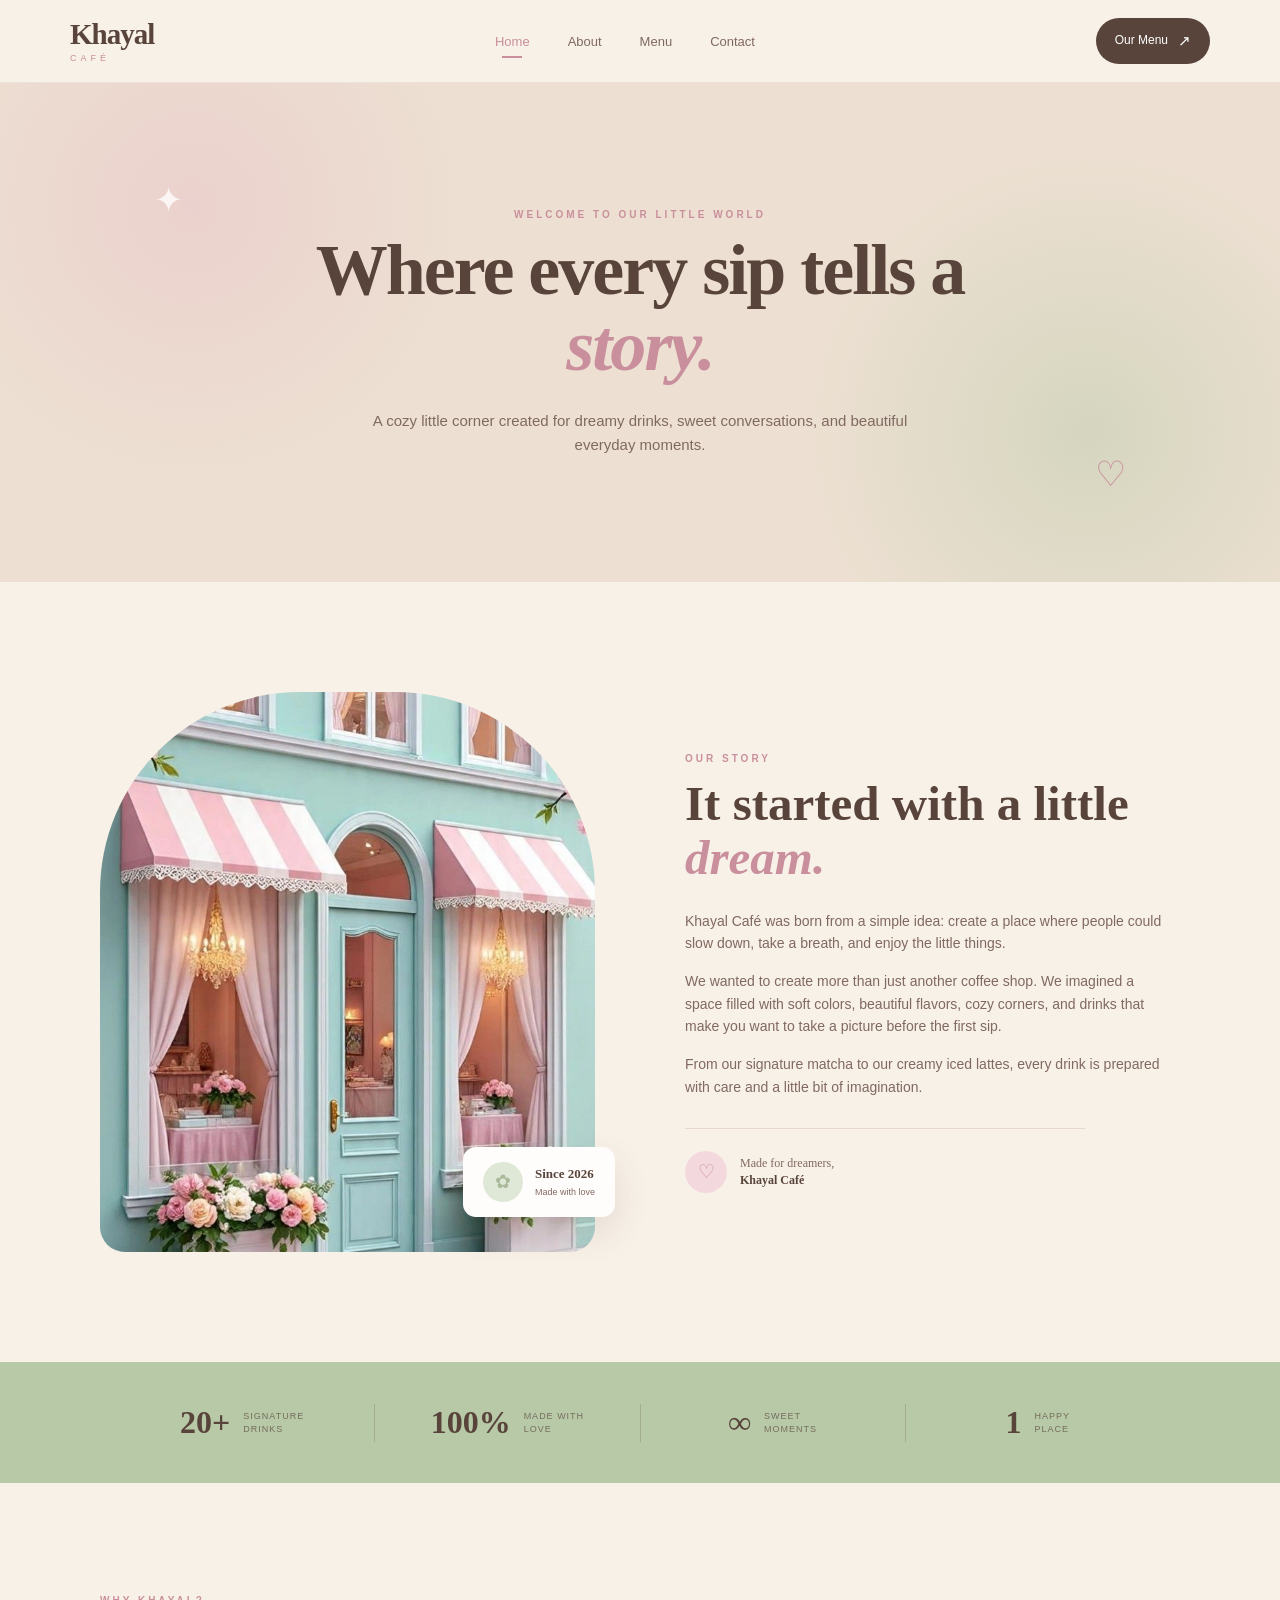
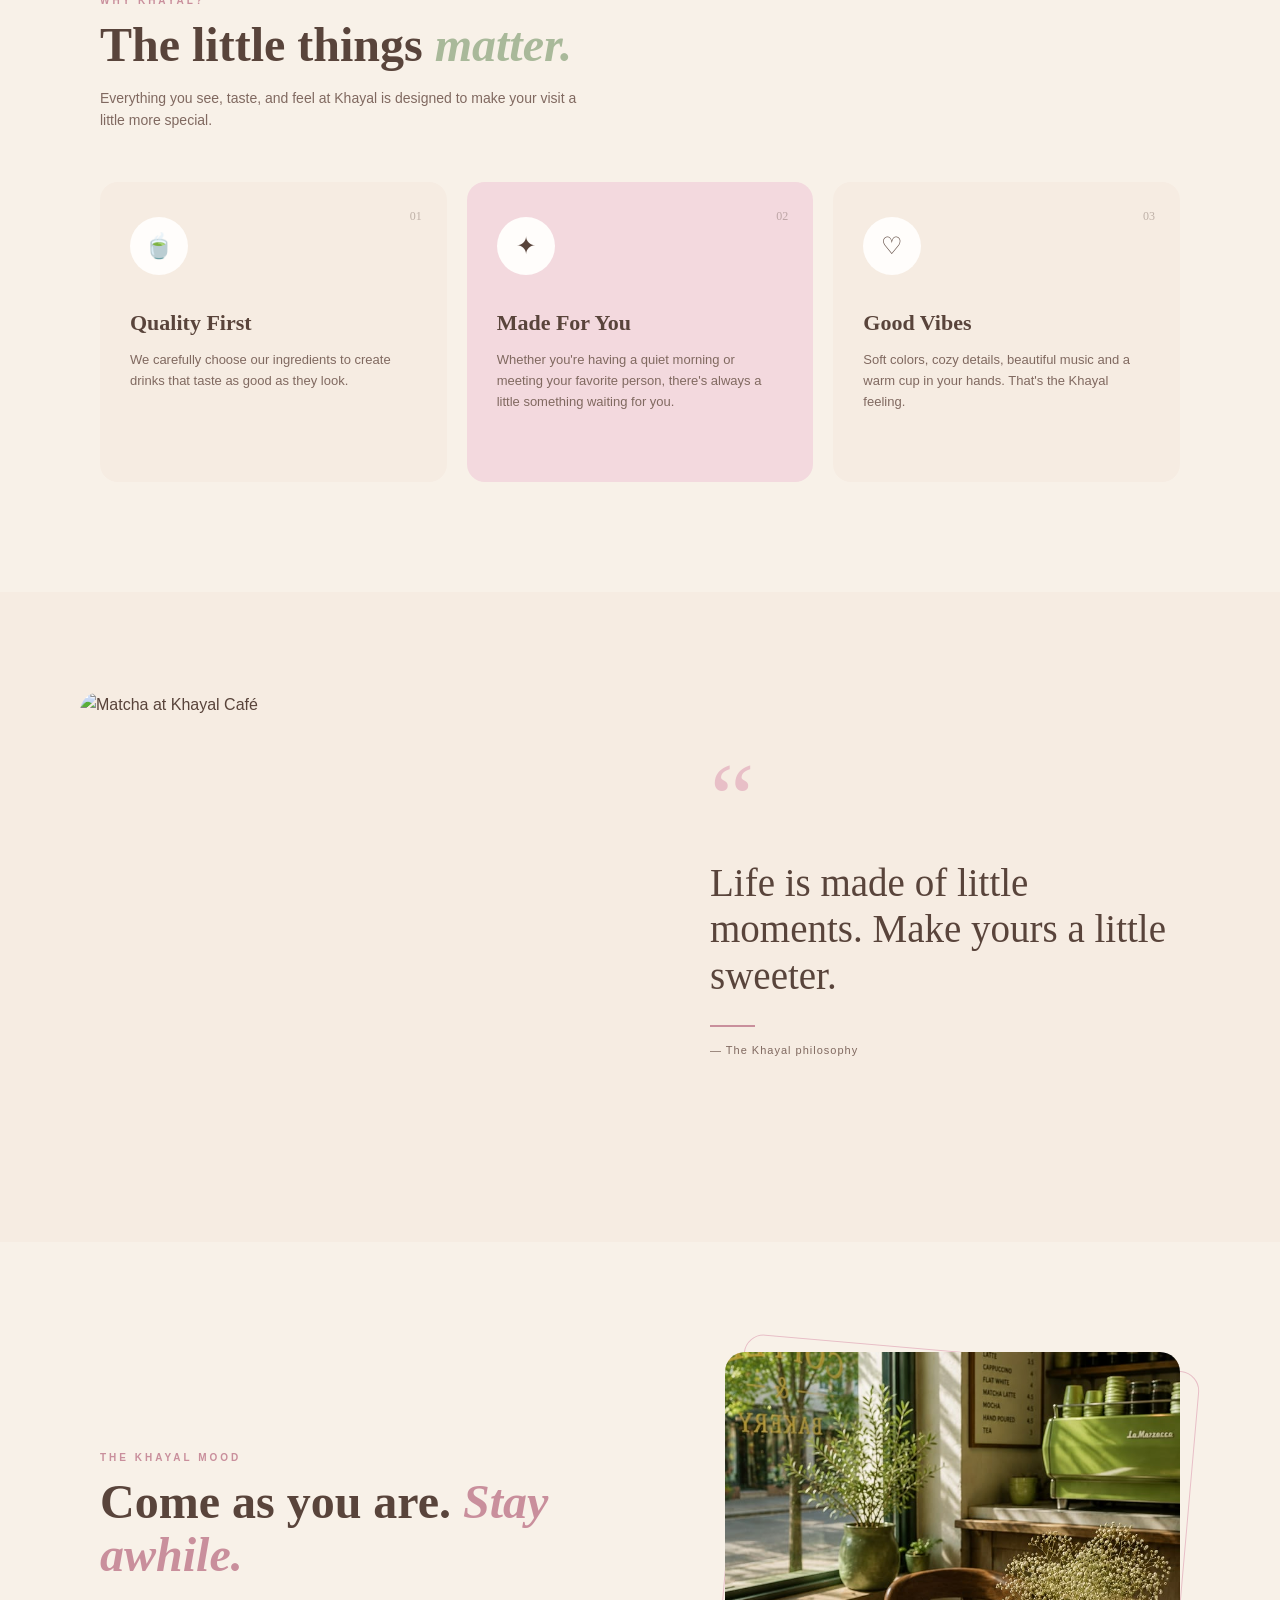
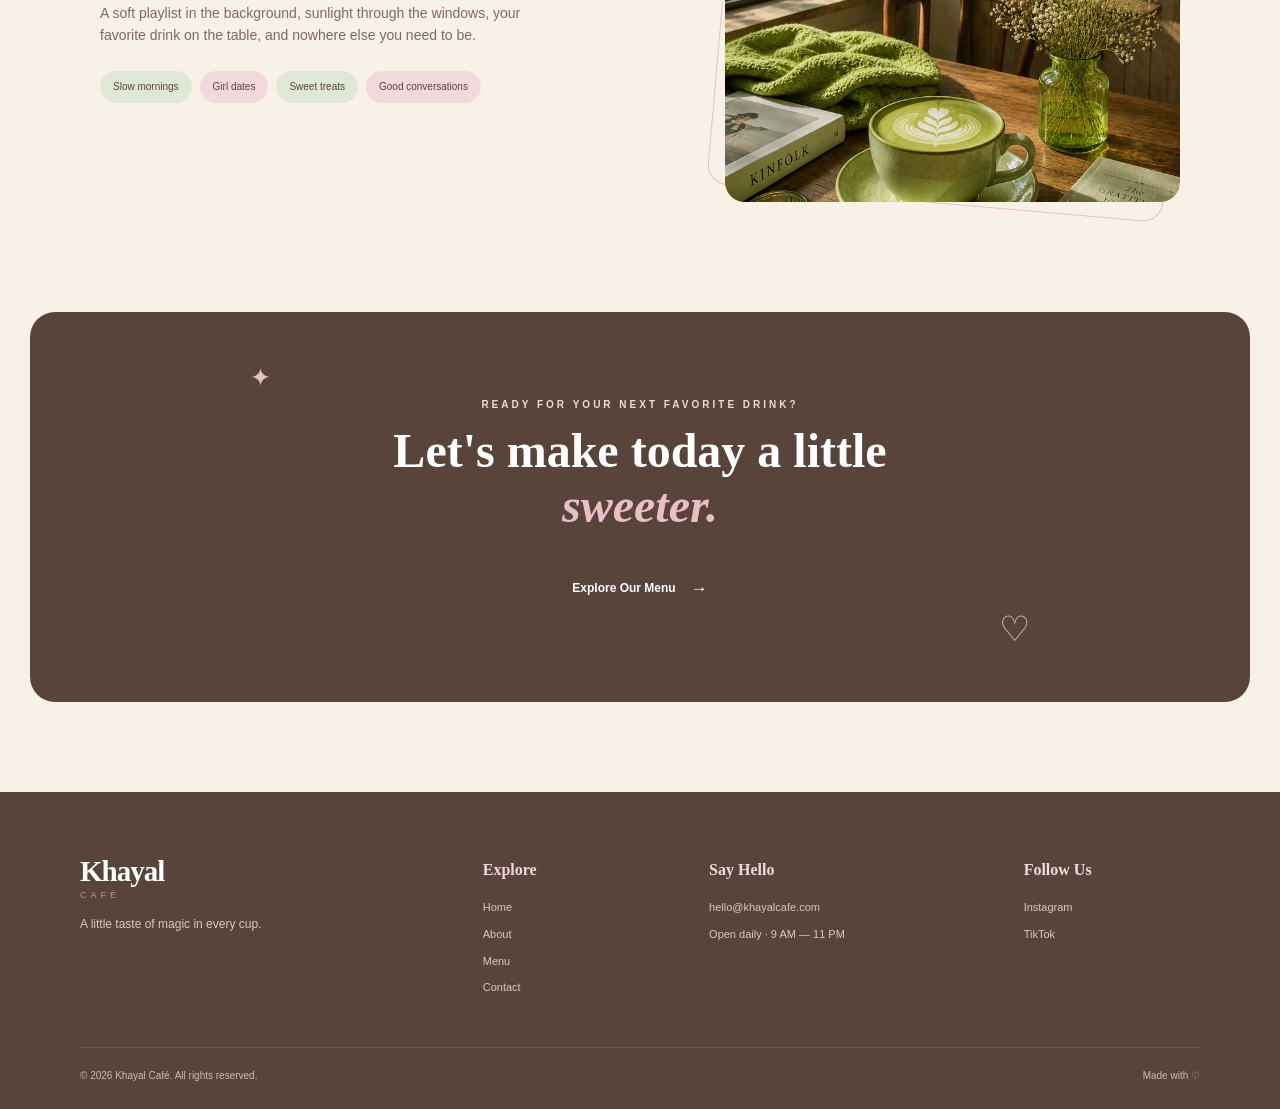
==== commit 2e6bb46a: "Fix image source paths in about.html" ====
--- a/about.html
+++ b/about.html
@@ -63,7 +63,7 @@
         <!-- == OUR STORY === -->
         <section class="story-section">
             <div class="story-image">
-                <img src="images/Cafe interior.jpeg" alt="Khayal Café Interior">
+                <img src="Cafe interior.jpeg" alt="Khayal Café Interior">
                 <div class="story-badge">
                     <span>✿</span>
                     <div>
@@ -261,7 +261,7 @@
                 </div>
             </div>
             <div class="atmosphere-photo">
-                <img src="images/Khayal Café atmosphere.jpeg" alt="Khayal Café atmosphere">
+                <img src="Khayal Café atmosphere.jpeg" alt="Khayal Café atmosphere">
             </div>
         </section>
 
@@ -335,4 +335,4 @@
     </footer>
 
 </body>
-</html>+</html>
